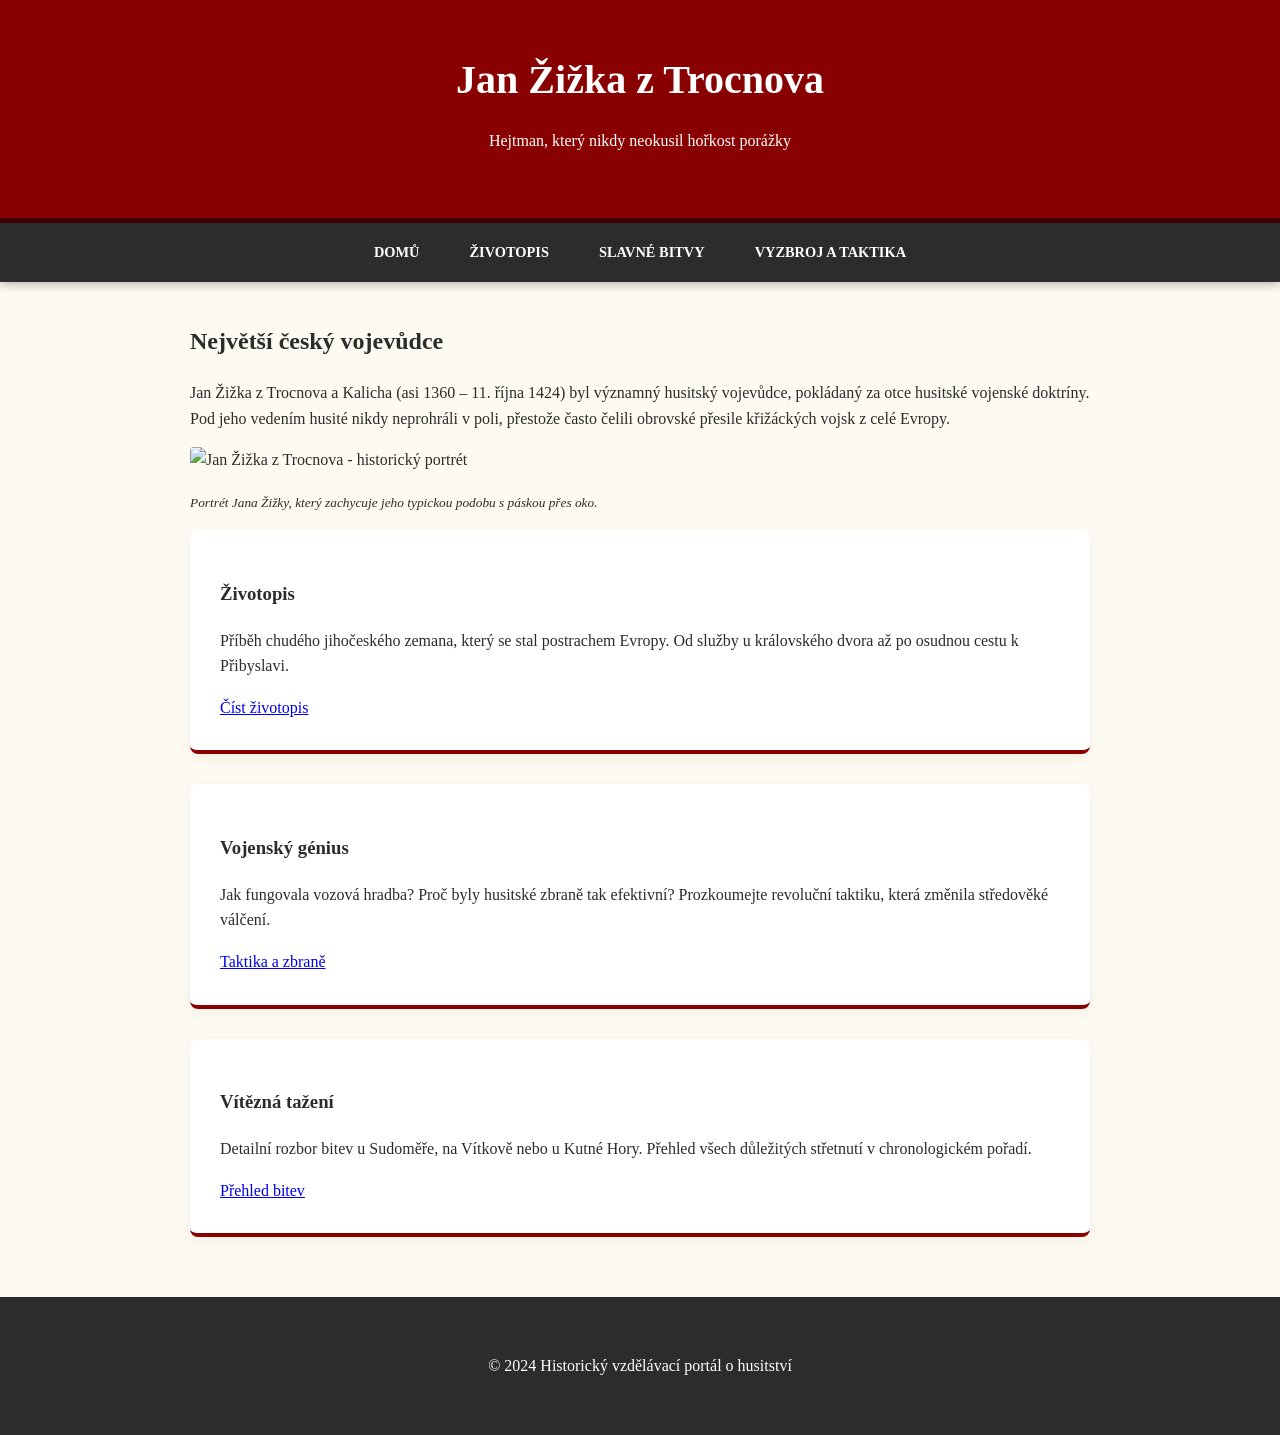
==== index.html @ 200affed "Add files via upload" ====
<!DOCTYPE html>
<html lang="cs">
<head>
    <meta charset="UTF-8">
    <meta name="viewport" content="width=device-width, initial-scale=1.0">
    <title>Jan Žižka - Portál o legendě</title>
    <link rel="stylesheet" href="style.css">
</head>
<body>

<header>
    <h1>Jan Žižka z Trocnova</h1>
    <p>Hejtman, který nikdy neokusil hořkost porážky</p>
</header>

<nav>
    <a href="index.html">Domů</a>
    <a href="zivotopis.html">Životopis</a>
    <a href="bitvy.html">Slavné bitvy</a>
    <a href="vyzbroj.html">Vyzbroj a taktika</a>
</nav>

<div class="container">
    <div class="hero">
        <h2>Největší český vojevůdce</h2>
        <p>Jan Žižka z Trocnova a Kalicha (asi 1360 – 11. října 1424) byl významný husitský vojevůdce, pokládaný za otce husitské vojenské doktríny. Pod jeho vedením husité nikdy neprohráli v poli, přestože často čelili obrovské přesile křižáckých vojsk z celé Evropy.</p>
        
        <img src=img/4a936766-70b3-4e45-bfee-655d78da6ae9.webp alt="Jan Žižka z Trocnova - historický portrét">
        
        <p><small><em>Portrét Jana Žižky, který zachycuje jeho typickou podobu s páskou přes oko.</em></small></p>
    </div>

    <div class="grid">
        <div class="card">
            <h3>Životopis</h3>
            <p>Příběh chudého jihočeského zemana, který se stal postrachem Evropy. Od služby u královského dvora až po osudnou cestu k Přibyslavi.</p>
            <a href="zivotopis.html" class="btn">Číst životopis</a>
        </div>
        <div class="card">
            <h3>Vojenský génius</h3>
            <p>Jak fungovala vozová hradba? Proč byly husitské zbraně tak efektivní? Prozkoumejte revoluční taktiku, která změnila středověké válčení.</p>
            <a href="vyzbroj.html" class="btn">Taktika a zbraně</a>
        </div>
        <div class="card">
            <h3>Vítězná tažení</h3>
            <p>Detailní rozbor bitev u Sudoměře, na Vítkově nebo u Kutné Hory. Přehled všech důležitých střetnutí v chronologickém pořadí.</p>
            <a href="bitvy.html" class="btn">Přehled bitev</a>
        </div>
    </div>
</div>

<footer>
    <p>&copy; 2024 Historický vzdělávací portál o husitství</p>
</footer>

</body>
</html>
---- style.css ----
/* Společný design pro celý web */
:root {
    --primary: #800; /* Husitská červená */
    --dark: #2c2c2c;
    --light: #fdfaf1;
    --gold: #d4af37;
    --white: #ffffff;
}

body {
    font-family: 'Georgia', serif;
    line-height: 1.6;
    margin: 0;
    background: var(--light);
    color: var(--dark);
}

/* Sjednocená navigace */
nav {
    background: var(--dark);
    display: flex;
    justify-content: center;
    position: sticky;
    top: 0;
    z-index: 1000;
    box-shadow: 0 2px 10px rgba(0,0,0,0.3);
}

nav a {
    color: var(--white);
    padding: 18px 25px;
    text-decoration: none;
    font-weight: bold;
    text-transform: uppercase;
    font-size: 0.9rem;
    transition: 0.3s;
}

nav a:hover {
    background: var(--primary);
}

/* Společná hlavička */
header {
    background: var(--primary);
    color: var(--white);
    text-align: center;
    padding: 3rem 1rem;
    border-bottom: 5px solid #400;
}

header h1 { margin: 0; font-size: 2.5rem; }

/* Hlavní kontejner pro obsah */
.container {
    max-width: 900px;
    margin: 40px auto;
    padding: 0 20px;
}

/* Styl karet a sekcí */
.card {
    background: var(--white);
    padding: 30px;
    border-radius: 8px;
    box-shadow: 0 4px 15px rgba(0,0,0,0.05);
    border-bottom: 4px solid var(--primary);
    margin-bottom: 30px;
}

img {
    max-width: 100%;
    height: auto;
    border-radius: 4px;
}

footer {
    text-align: center;
    padding: 40px;
    background: var(--dark);
    color: var(--white);
    margin-top: 60px;
}
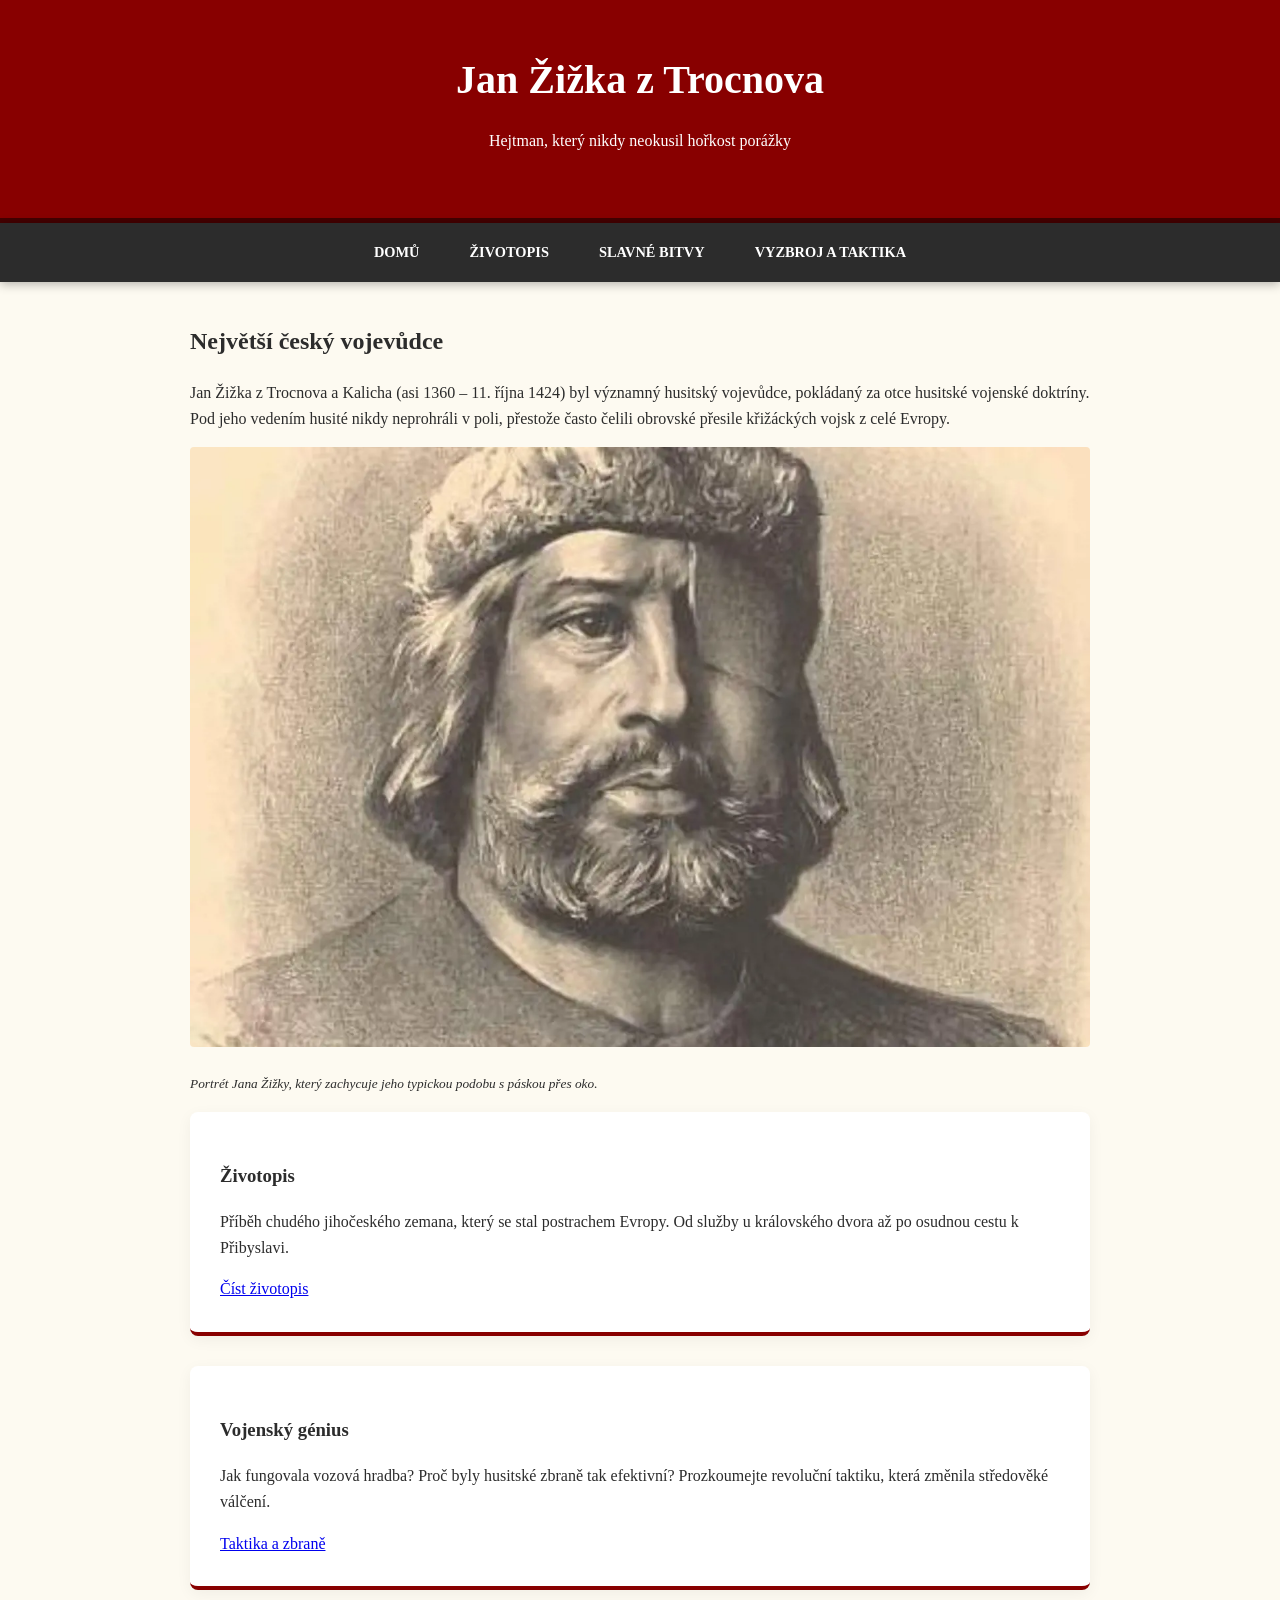
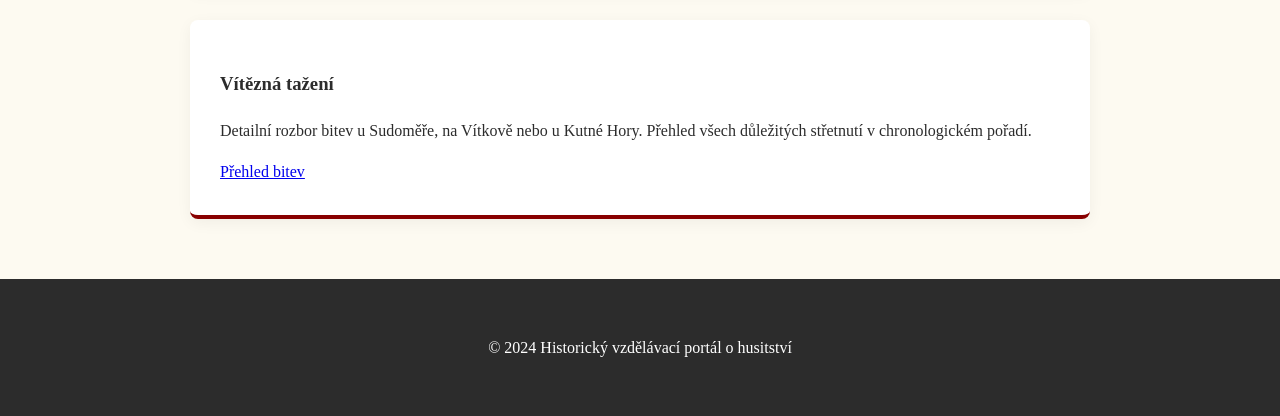
==== commit 535f7a20: "Update index.html" ====
--- a/index.html
+++ b/index.html
@@ -25,7 +25,7 @@
         <h2>Největší český vojevůdce</h2>
         <p>Jan Žižka z Trocnova a Kalicha (asi 1360 – 11. října 1424) byl významný husitský vojevůdce, pokládaný za otce husitské vojenské doktríny. Pod jeho vedením husité nikdy neprohráli v poli, přestože často čelili obrovské přesile křižáckých vojsk z celé Evropy.</p>
         
-        <img src=img/4a936766-70b3-4e45-bfee-655d78da6ae9.webp alt="Jan Žižka z Trocnova - historický portrét">
+        <img src=4a936766-70b3-4e45-bfee-655d78da6ae9.webp alt="Jan Žižka z Trocnova - historický portrét">
         
         <p><small><em>Portrét Jana Žižky, který zachycuje jeho typickou podobu s páskou přes oko.</em></small></p>
     </div>
@@ -54,4 +54,4 @@
 </footer>
 
 </body>
-</html>+</html>
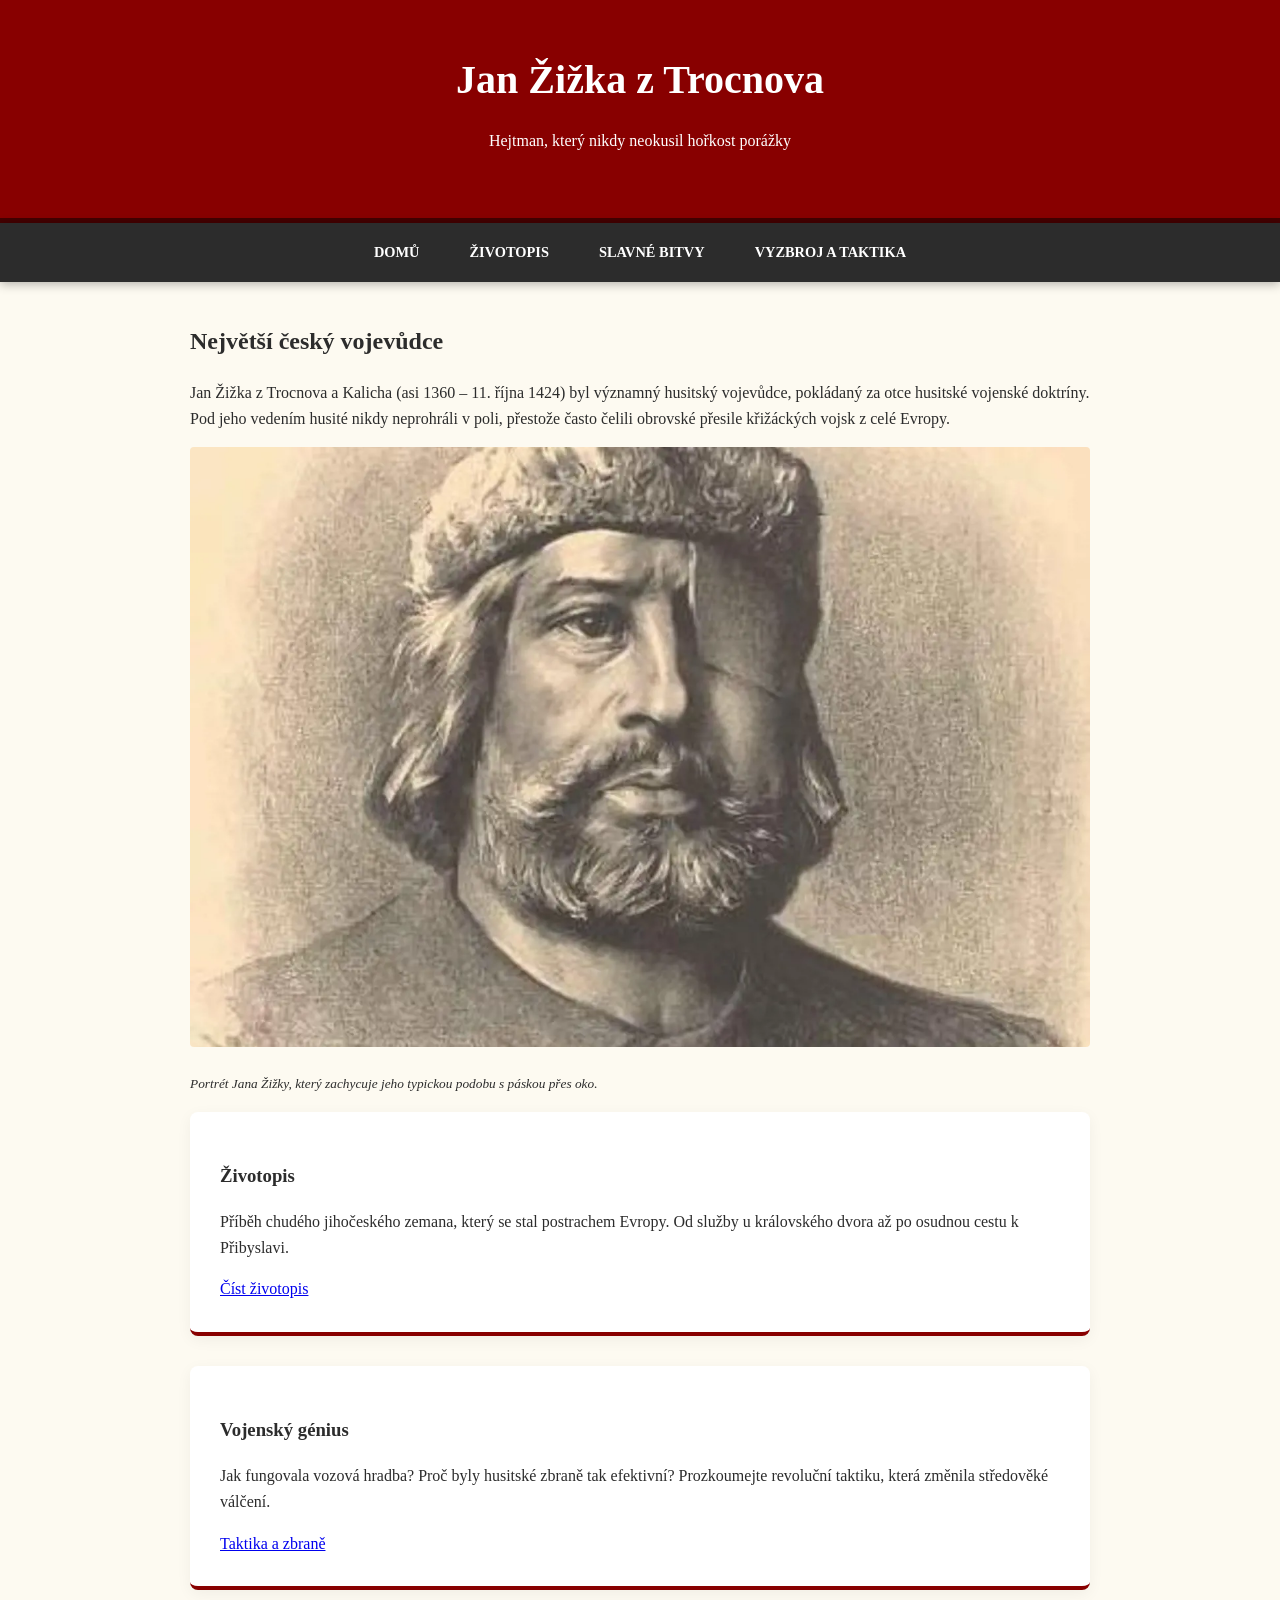
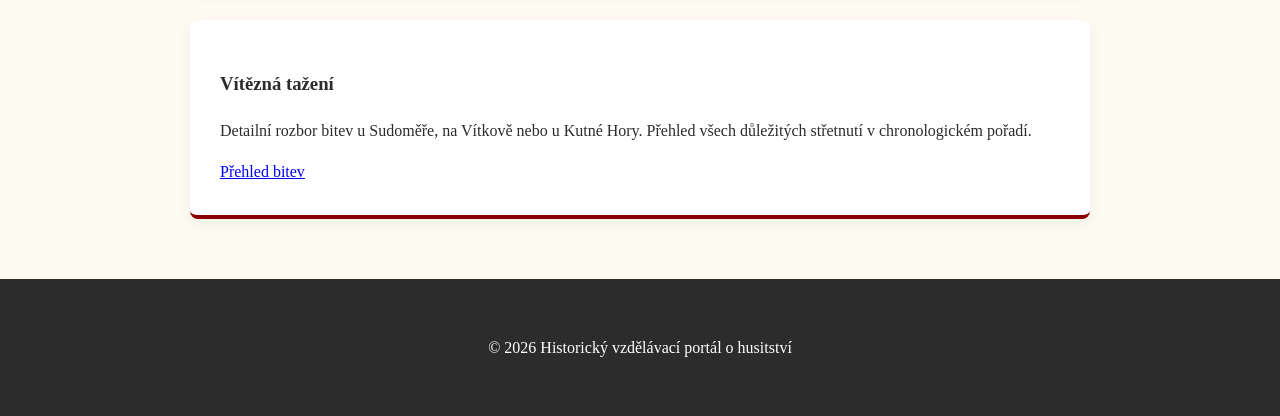
==== commit dbfbae60: "Revise index.html for content and structure updates Updated the HTML structure and content for the J" ====
--- a/index.html
+++ b/index.html
@@ -25,7 +25,7 @@
         <h2>Největší český vojevůdce</h2>
         <p>Jan Žižka z Trocnova a Kalicha (asi 1360 – 11. října 1424) byl významný husitský vojevůdce, pokládaný za otce husitské vojenské doktríny. Pod jeho vedením husité nikdy neprohráli v poli, přestože často čelili obrovské přesile křižáckých vojsk z celé Evropy.</p>
         
-        <img src=4a936766-70b3-4e45-bfee-655d78da6ae9.webp alt="Jan Žižka z Trocnova - historický portrét">
+        <img src=4a936766-70b3-4e45-bfee-655d78da6ae9.webp alt="Jan Žižka z Trocnova - portrét">
         
         <p><small><em>Portrét Jana Žižky, který zachycuje jeho typickou podobu s páskou přes oko.</em></small></p>
     </div>
@@ -50,7 +50,7 @@
 </div>
 
 <footer>
-    <p>&copy; 2024 Historický vzdělávací portál o husitství</p>
+    <p>&copy; 2026 Historický vzdělávací portál o husitství</p>
 </footer>
 
 </body>
